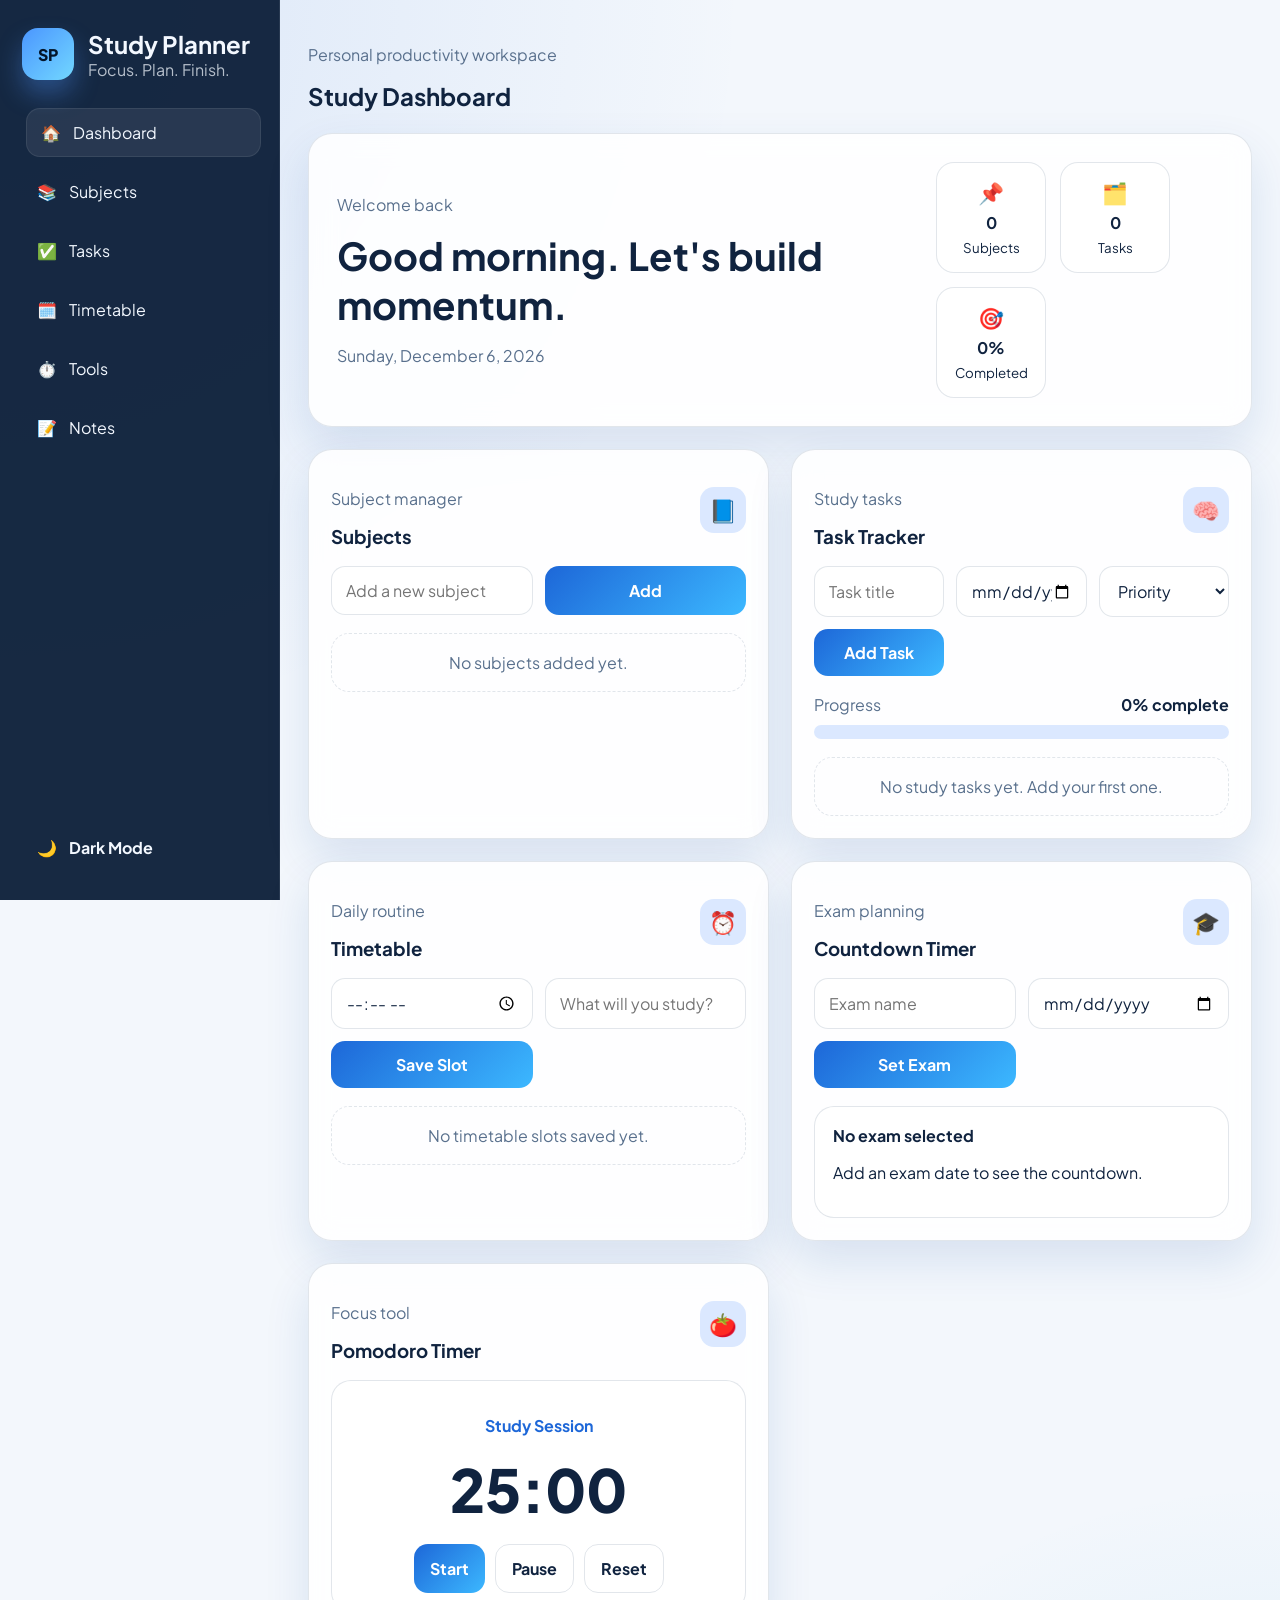
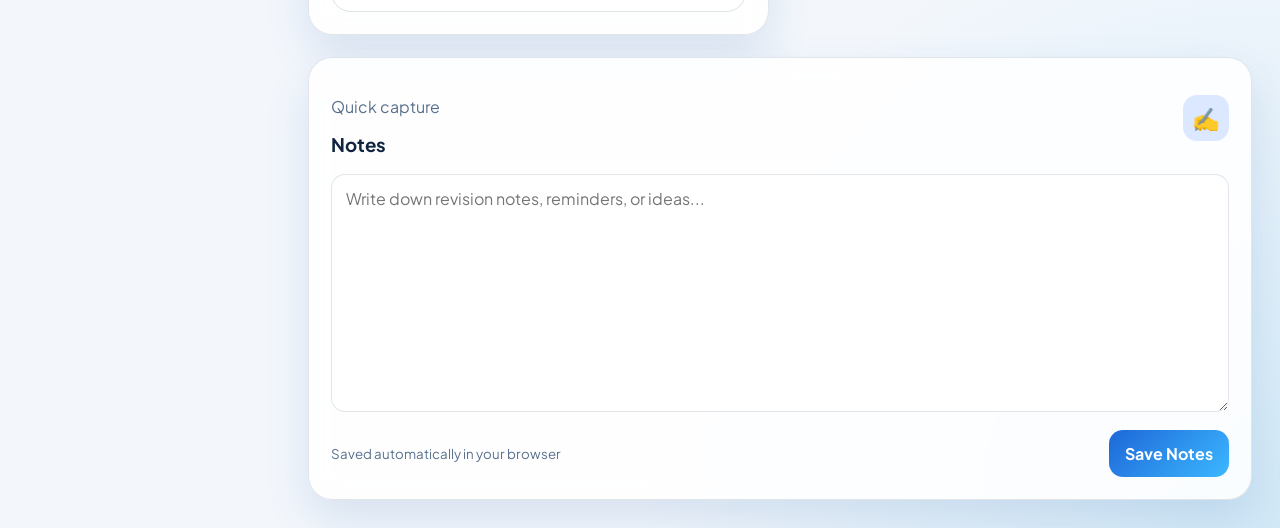
==== index.html @ 25af2453 "Add files via upload “Free online study planner for students to manage subjects, daily study tasks, " ====
<!DOCTYPE html>
<html lang="en">
<head>
  <meta charset="UTF-8">
  <meta name="viewport" content="width=device-width, initial-scale=1.0">
  <title>Study Planner</title>
  <link rel="preconnect" href="https://fonts.googleapis.com">
  <link rel="preconnect" href="https://fonts.gstatic.com" crossorigin>
  <link href="https://fonts.googleapis.com/css2?family=Plus+Jakarta+Sans:wght@400;500;600;700;800&display=swap" rel="stylesheet">
  <link rel="stylesheet" href="style.css">
</head>
<body>
  <div class="app-shell">
    <aside class="sidebar" id="sidebar">
      <div class="brand">
        <div class="brand-icon">SP</div>
        <div>
          <h1>Study Planner</h1>
          <p>Focus. Plan. Finish.</p>
        </div>
      </div>

      <nav class="nav-links">
        <a href="#dashboard" class="nav-link active">
          <span>🏠</span>
          <span>Dashboard</span>
        </a>
        <a href="#subjects" class="nav-link">
          <span>📚</span>
          <span>Subjects</span>
        </a>
        <a href="#tasks" class="nav-link">
          <span>✅</span>
          <span>Tasks</span>
        </a>
        <a href="#timetable" class="nav-link">
          <span>🗓️</span>
          <span>Timetable</span>
        </a>
        <a href="#tools" class="nav-link">
          <span>⏱️</span>
          <span>Tools</span>
        </a>
        <a href="#notes" class="nav-link">
          <span>📝</span>
          <span>Notes</span>
        </a>
      </nav>

      <div class="sidebar-footer">
        <button id="themeToggle" class="theme-toggle" type="button">
          <span id="themeIcon">🌙</span>
          <span id="themeLabel">Dark Mode</span>
        </button>
      </div>
    </aside>

    <main class="content">
      <header class="topbar">
        <button class="menu-toggle" id="menuToggle" type="button" aria-label="Toggle menu">☰</button>
        <div>
          <p class="eyebrow">Personal productivity workspace</p>
          <h2>Study Dashboard</h2>
        </div>
      </header>

      <section class="hero-card" id="dashboard">
        <div>
          <p class="eyebrow">Welcome back</p>
          <h3 id="welcomeMessage">Ready for a strong study session?</h3>
          <p id="todayDate" class="hero-date"></p>
        </div>
        <div class="hero-stats">
          <div class="mini-stat">
            <span>📌</span>
            <strong id="subjectCount">0</strong>
            <small>Subjects</small>
          </div>
          <div class="mini-stat">
            <span>🗂️</span>
            <strong id="taskCount">0</strong>
            <small>Tasks</small>
          </div>
          <div class="mini-stat">
            <span>🎯</span>
            <strong id="completionRate">0%</strong>
            <small>Completed</small>
          </div>
        </div>
      </section>

      <section class="grid-layout">
        <article class="card" id="subjects">
          <div class="card-header">
            <div>
              <p class="eyebrow">Subject manager</p>
              <h3>Subjects</h3>
            </div>
            <span class="card-icon">📘</span>
          </div>
          <form id="subjectForm" class="inline-form">
            <input id="subjectInput" type="text" placeholder="Add a new subject" required>
            <button type="submit">Add</button>
          </form>
          <ul id="subjectList" class="list"></ul>
        </article>

        <article class="card" id="tasks">
          <div class="card-header">
            <div>
              <p class="eyebrow">Study tasks</p>
              <h3>Task Tracker</h3>
            </div>
            <span class="card-icon">🧠</span>
          </div>
          <form id="taskForm" class="task-form">
            <input id="taskTitle" type="text" placeholder="Task title" required>
            <input id="taskDeadline" type="date" required>
            <select id="taskPriority" required>
              <option value="">Priority</option>
              <option value="High">High</option>
              <option value="Medium">Medium</option>
              <option value="Low">Low</option>
            </select>
            <button type="submit">Add Task</button>
          </form>
          <div class="progress-block">
            <div class="progress-label">
              <span>Progress</span>
              <strong id="progressText">0% complete</strong>
            </div>
            <div class="progress-track">
              <div id="progressBar" class="progress-bar"></div>
            </div>
          </div>
          <ul id="taskList" class="list task-list"></ul>
        </article>

        <article class="card" id="timetable">
          <div class="card-header">
            <div>
              <p class="eyebrow">Daily routine</p>
              <h3>Timetable</h3>
            </div>
            <span class="card-icon">⏰</span>
          </div>
          <form id="timetableForm" class="inline-form timetable-form">
            <input id="scheduleHour" type="time" required>
            <input id="scheduleTask" type="text" placeholder="What will you study?" required>
            <button type="submit">Save Slot</button>
          </form>
          <ul id="timetableList" class="list timetable-list"></ul>
        </article>

        <article class="card" id="tools">
          <div class="card-header">
            <div>
              <p class="eyebrow">Exam planning</p>
              <h3>Countdown Timer</h3>
            </div>
            <span class="card-icon">🎓</span>
          </div>
          <form id="examForm" class="inline-form">
            <input id="examName" type="text" placeholder="Exam name" required>
            <input id="examDate" type="date" required>
            <button type="submit">Set Exam</button>
          </form>
          <div class="countdown-panel">
            <h4 id="examDisplayName">No exam selected</h4>
            <p id="countdownText">Add an exam date to see the countdown.</p>
          </div>
        </article>

        <article class="card">
          <div class="card-header">
            <div>
              <p class="eyebrow">Focus tool</p>
              <h3>Pomodoro Timer</h3>
            </div>
            <span class="card-icon">🍅</span>
          </div>
          <div class="pomodoro-panel">
            <p class="pomodoro-mode" id="pomodoroMode">Study Session</p>
            <div class="pomodoro-time" id="pomodoroTime">25:00</div>
            <div class="pomodoro-actions">
              <button id="startPomodoro" type="button">Start</button>
              <button id="pausePomodoro" type="button" class="secondary-button">Pause</button>
              <button id="resetPomodoro" type="button" class="secondary-button">Reset</button>
            </div>
          </div>
        </article>

        <article class="card full-width" id="notes">
          <div class="card-header">
            <div>
              <p class="eyebrow">Quick capture</p>
              <h3>Notes</h3>
            </div>
            <span class="card-icon">✍️</span>
          </div>
          <textarea id="notesArea" rows="10" placeholder="Write down revision notes, reminders, or ideas..."></textarea>
          <div class="notes-footer">
            <small>Saved automatically in your browser</small>
            <button id="saveNotes" type="button">Save Notes</button>
          </div>
        </article>
      </section>
    </main>
  </div>

  <script src="script.js"></script>
</body>
</html>
---- style.css ----
:root {
  --bg: #f3f7fc;
  --surface: rgba(255, 255, 255, 0.88);
  --surface-strong: #ffffff;
  --text: #10233f;
  --muted: #59708d;
  --primary: #1d67d8;
  --primary-dark: #1248a0;
  --accent: #dbe8ff;
  --border: rgba(17, 48, 93, 0.12);
  --shadow: 0 20px 45px rgba(18, 72, 160, 0.12);
  --success: #109868;
  --danger: #d64545;
  --warning: #f5a524;
}

body.dark-theme {
  --bg: #0a1320;
  --surface: rgba(14, 26, 43, 0.9);
  --surface-strong: #12233a;
  --text: #eaf2ff;
  --muted: #9ab0cb;
  --primary: #4b96ff;
  --primary-dark: #7bb1ff;
  --accent: rgba(75, 150, 255, 0.14);
  --border: rgba(154, 176, 203, 0.15);
  --shadow: 0 20px 45px rgba(0, 0, 0, 0.28);
  --success: #39d39b;
  --danger: #ff7c7c;
  --warning: #ffc24b;
}

* {
  box-sizing: border-box;
}

html {
  scroll-behavior: smooth;
}

body {
  margin: 0;
  font-family: "Plus Jakarta Sans", sans-serif;
  background:
    radial-gradient(circle at top left, rgba(29, 103, 216, 0.12), transparent 30%),
    radial-gradient(circle at bottom right, rgba(17, 152, 218, 0.15), transparent 26%),
    var(--bg);
  color: var(--text);
  transition: background 0.3s ease, color 0.3s ease;
}

button,
input,
select,
textarea {
  font: inherit;
}

.app-shell {
  min-height: 100vh;
  display: grid;
  grid-template-columns: 280px 1fr;
}

.sidebar {
  position: sticky;
  top: 0;
  height: 100vh;
  padding: 28px 22px;
  background: rgba(9, 28, 55, 0.94);
  color: #f3f8ff;
  display: flex;
  flex-direction: column;
  gap: 28px;
  border-right: 1px solid rgba(255, 255, 255, 0.08);
}

.brand {
  display: flex;
  align-items: center;
  gap: 14px;
}

.brand-icon {
  width: 52px;
  height: 52px;
  border-radius: 16px;
  display: grid;
  place-items: center;
  font-weight: 800;
  background: linear-gradient(135deg, #4b96ff, #72d7ff);
  color: #03162b;
  box-shadow: 0 14px 24px rgba(75, 150, 255, 0.35);
}

.brand h1,
.brand p,
.topbar h2,
.hero-card h3,
.card h3,
.countdown-panel h4 {
  margin: 0;
}

.brand p,
.eyebrow,
.hero-date,
.progress-label span,
.notes-footer small {
  color: var(--muted);
}

.brand p {
  color: rgba(243, 248, 255, 0.72);
}

.nav-links {
  display: flex;
  flex-direction: column;
  gap: 10px;
}

.nav-link,
.theme-toggle {
  border: 1px solid transparent;
  border-radius: 14px;
  padding: 13px 14px;
  color: inherit;
  background: transparent;
  text-decoration: none;
  display: flex;
  align-items: center;
  gap: 12px;
  transition: transform 0.25s ease, background 0.25s ease, border-color 0.25s ease;
}

.nav-link:hover,
.nav-link.active,
.theme-toggle:hover {
  background: rgba(255, 255, 255, 0.08);
  border-color: rgba(255, 255, 255, 0.08);
  transform: translateX(4px);
}

.sidebar-footer {
  margin-top: auto;
}

.content {
  padding: 28px;
}

.topbar {
  display: flex;
  align-items: center;
  gap: 16px;
  margin-bottom: 22px;
}

.menu-toggle {
  display: none;
  width: 44px;
  height: 44px;
  border: 1px solid var(--border);
  border-radius: 12px;
  background: var(--surface);
  color: var(--text);
}

.hero-card,
.card {
  background: var(--surface);
  border: 1px solid var(--border);
  box-shadow: var(--shadow);
  backdrop-filter: blur(14px);
  border-radius: 24px;
}

.hero-card {
  padding: 28px;
  display: flex;
  justify-content: space-between;
  align-items: center;
  gap: 20px;
  margin-bottom: 22px;
  animation: fadeUp 0.6s ease;
}

.hero-card h3 {
  font-size: clamp(1.6rem, 3vw, 2.4rem);
  margin-top: 8px;
}

.hero-stats {
  display: flex;
  gap: 14px;
  flex-wrap: wrap;
}

.mini-stat {
  min-width: 110px;
  background: var(--surface-strong);
  border: 1px solid var(--border);
  padding: 16px;
  border-radius: 18px;
  display: grid;
  gap: 6px;
  text-align: center;
}

.mini-stat span {
  font-size: 1.3rem;
}

.grid-layout {
  display: grid;
  grid-template-columns: repeat(2, minmax(0, 1fr));
  gap: 22px;
}

.card {
  padding: 22px;
  animation: fadeUp 0.7s ease;
}

.full-width {
  grid-column: 1 / -1;
}

.card-header {
  display: flex;
  justify-content: space-between;
  align-items: center;
  margin-bottom: 18px;
}

.card-icon {
  font-size: 1.4rem;
  width: 46px;
  height: 46px;
  display: grid;
  place-items: center;
  border-radius: 14px;
  background: var(--accent);
}

.inline-form,
.task-form {
  display: grid;
  gap: 12px;
  margin-bottom: 18px;
}

.inline-form {
  grid-template-columns: repeat(auto-fit, minmax(140px, 1fr));
}

.task-form {
  grid-template-columns: repeat(auto-fit, minmax(120px, 1fr));
}

input,
select,
textarea {
  width: 100%;
  border: 1px solid var(--border);
  background: var(--surface-strong);
  color: var(--text);
  border-radius: 14px;
  padding: 13px 14px;
  outline: none;
  transition: border-color 0.25s ease, box-shadow 0.25s ease;
}

input:focus,
select:focus,
textarea:focus {
  border-color: var(--primary);
  box-shadow: 0 0 0 4px rgba(29, 103, 216, 0.12);
}

button {
  border: none;
  border-radius: 14px;
  padding: 13px 16px;
  background: linear-gradient(135deg, var(--primary), #3cb8ff);
  color: white;
  font-weight: 700;
  cursor: pointer;
  transition: transform 0.22s ease, box-shadow 0.22s ease, opacity 0.22s ease;
}

button:hover {
  transform: translateY(-2px);
  box-shadow: 0 14px 26px rgba(29, 103, 216, 0.22);
}

.secondary-button {
  background: transparent;
  color: var(--text);
  border: 1px solid var(--border);
  box-shadow: none;
}

.list {
  list-style: none;
  padding: 0;
  margin: 0;
  display: grid;
  gap: 12px;
}

.list-item {
  background: var(--surface-strong);
  border: 1px solid var(--border);
  border-radius: 18px;
  padding: 15px 16px;
  display: flex;
  justify-content: space-between;
  align-items: center;
  gap: 14px;
}

.item-main {
  display: grid;
  gap: 6px;
}

.item-meta {
  display: flex;
  gap: 10px;
  flex-wrap: wrap;
  color: var(--muted);
  font-size: 0.92rem;
}

.task-status {
  display: flex;
  align-items: center;
  gap: 10px;
}

.task-complete {
  text-decoration: line-through;
  opacity: 0.75;
}

.badge {
  padding: 5px 10px;
  border-radius: 999px;
  font-size: 0.8rem;
  font-weight: 700;
}

.badge.high {
  background: rgba(214, 69, 69, 0.14);
  color: var(--danger);
}

.badge.medium {
  background: rgba(245, 165, 36, 0.18);
  color: #b06f00;
}

.badge.low {
  background: rgba(16, 152, 104, 0.16);
  color: var(--success);
}

.icon-button {
  width: 38px;
  height: 38px;
  border-radius: 12px;
  background: transparent;
  border: 1px solid var(--border);
  color: var(--text);
  padding: 0;
}

.progress-block {
  margin-bottom: 18px;
}

.progress-label {
  display: flex;
  justify-content: space-between;
  margin-bottom: 10px;
}

.progress-track {
  width: 100%;
  height: 14px;
  background: var(--accent);
  border-radius: 999px;
  overflow: hidden;
}

.progress-bar {
  height: 100%;
  width: 0;
  border-radius: inherit;
  background: linear-gradient(90deg, var(--primary), #56ceff);
  transition: width 0.35s ease;
}

.countdown-panel,
.pomodoro-panel {
  background: var(--surface-strong);
  border: 1px solid var(--border);
  border-radius: 20px;
  padding: 18px;
}

.pomodoro-panel {
  text-align: center;
}

.pomodoro-mode {
  font-weight: 700;
  color: var(--primary);
}

.pomodoro-time {
  font-size: clamp(2.2rem, 6vw, 3.7rem);
  font-weight: 800;
  margin: 10px 0 18px;
}

.pomodoro-actions {
  display: flex;
  justify-content: center;
  gap: 10px;
  flex-wrap: wrap;
}

textarea {
  resize: vertical;
  min-height: 220px;
}

.notes-footer {
  margin-top: 14px;
  display: flex;
  justify-content: space-between;
  align-items: center;
  gap: 10px;
}

.empty-state {
  color: var(--muted);
  text-align: center;
  border: 1px dashed var(--border);
  border-radius: 18px;
  padding: 18px;
  background: rgba(255, 255, 255, 0.04);
}

@keyframes fadeUp {
  from {
    opacity: 0;
    transform: translateY(16px);
  }
  to {
    opacity: 1;
    transform: translateY(0);
  }
}

@media (max-width: 960px) {
  .app-shell {
    grid-template-columns: 1fr;
  }

  .sidebar {
    position: fixed;
    left: -100%;
    width: 280px;
    z-index: 20;
    transition: left 0.3s ease;
  }

  .sidebar.open {
    left: 0;
  }

  .menu-toggle {
    display: inline-grid;
    place-items: center;
  }

  .content {
    padding: 18px;
  }

  .grid-layout {
    grid-template-columns: 1fr;
  }

  .hero-card {
    flex-direction: column;
    align-items: flex-start;
  }

  .full-width {
    grid-column: auto;
  }
}

@media (max-width: 640px) {
  .hero-card,
  .card {
    border-radius: 20px;
    padding: 18px;
  }

  .notes-footer,
  .list-item {
    flex-direction: column;
    align-items: stretch;
  }

  .task-status {
    justify-content: space-between;
  }
}
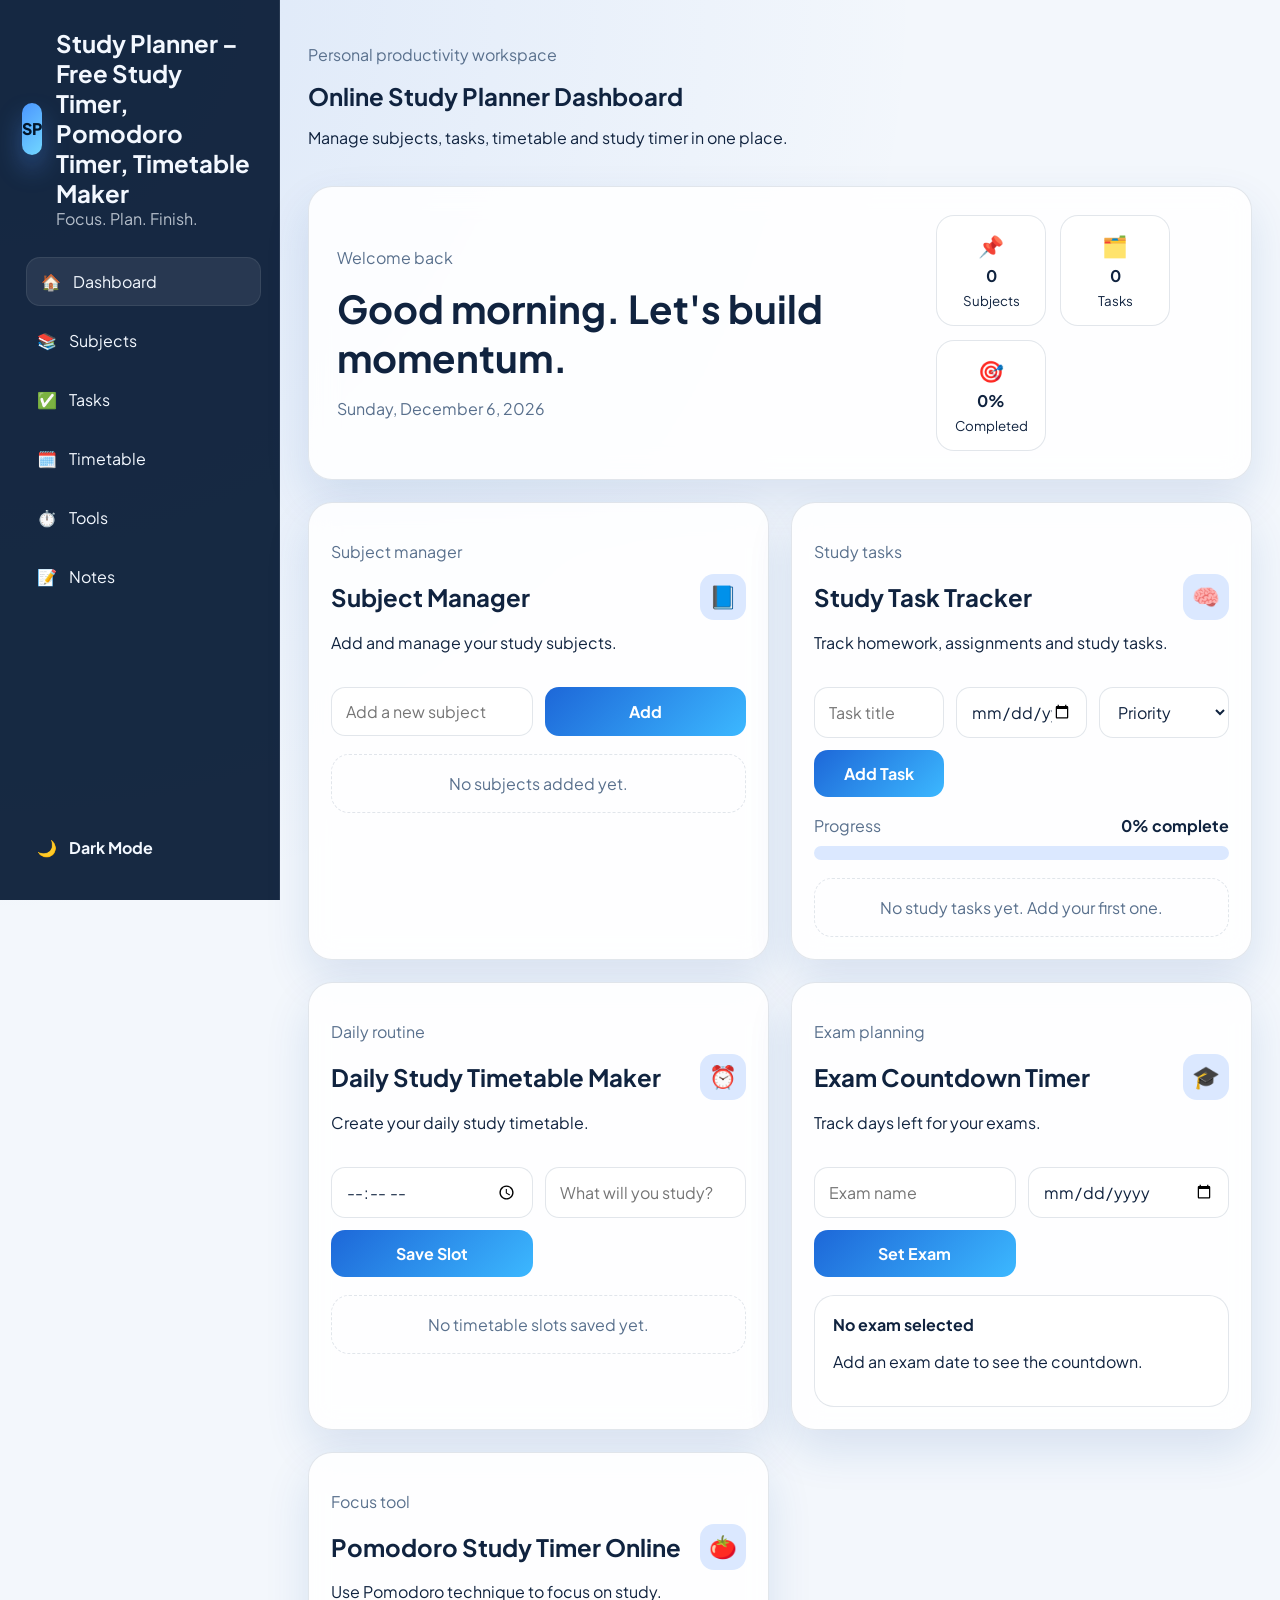
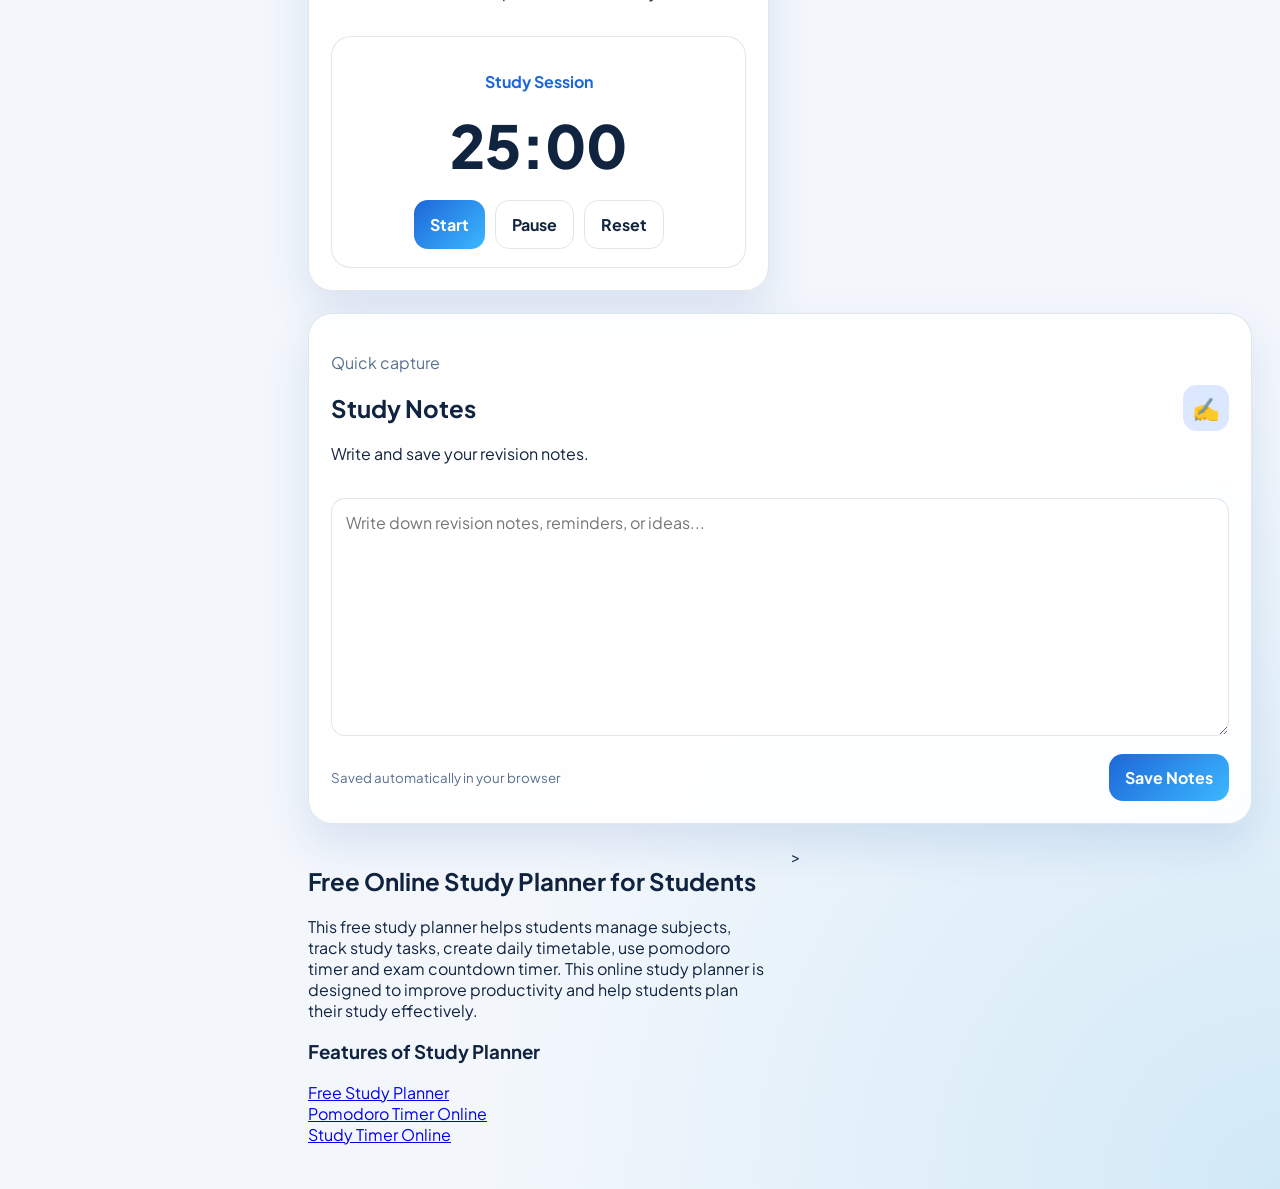
==== commit f1af690d: "Add files via upload" ====
--- a/index.html
+++ b/index.html
@@ -3,7 +3,18 @@
 <head>
   <meta charset="UTF-8">
   <meta name="viewport" content="width=device-width, initial-scale=1.0">
-  <title>Study Planner</title>
+  <meta name="google-site-verification" content="zmWX5NufYpglNkbJKlJRnGRphwTxDJMZn7EVDPB3mHg" />
+  <title>Study Planner - Free Study Timer, Pomodoro Timer, Timetable Maker</title>
+
+<meta name="description" content="Free Study Planner with Pomodoro Timer, Study Timer, Task Tracker, Timetable Maker and Exam Countdown. Best online study planner for students.">
+
+<meta name="keywords" content="study planner, study timer, pomodoro timer, timetable maker, exam countdown, task tracker for students, online study planner">
+
+<meta name="author" content="Study Planner">
+<meta property="og:title" content="Study Planner - Free Study Timer & Pomodoro Timer">
+<meta property="og:description" content="Plan your study, track tasks, use Pomodoro timer and timetable maker in one place.">
+<meta property="og:type" content="website">
+<meta property="og:url" content="https://vipviratprajapat1-source.github.io/Study-Planner/">
   <link rel="preconnect" href="https://fonts.googleapis.com">
   <link rel="preconnect" href="https://fonts.gstatic.com" crossorigin>
   <link href="https://fonts.googleapis.com/css2?family=Plus+Jakarta+Sans:wght@400;500;600;700;800&display=swap" rel="stylesheet">
@@ -15,7 +26,7 @@
       <div class="brand">
         <div class="brand-icon">SP</div>
         <div>
-          <h1>Study Planner</h1>
+          <h1>Study Planner – Free Study Timer, Pomodoro Timer, Timetable Maker</h1>
           <p>Focus. Plan. Finish.</p>
         </div>
       </div>
@@ -60,7 +71,8 @@
         <button class="menu-toggle" id="menuToggle" type="button" aria-label="Toggle menu">☰</button>
         <div>
           <p class="eyebrow">Personal productivity workspace</p>
-          <h2>Study Dashboard</h2>
+          <h2>Online Study Planner Dashboard</h2>
+          <p>Manage subjects, tasks, timetable and study timer in one place.</p>
         </div>
       </header>
 
@@ -94,7 +106,8 @@
           <div class="card-header">
             <div>
               <p class="eyebrow">Subject manager</p>
-              <h3>Subjects</h3>
+              <h2>Subject Manager</h2>
+              <p>Add and manage your study subjects.</p>
             </div>
             <span class="card-icon">📘</span>
           </div>
@@ -109,7 +122,8 @@
           <div class="card-header">
             <div>
               <p class="eyebrow">Study tasks</p>
-              <h3>Task Tracker</h3>
+              <h2>Study Task Tracker</h2>
+              <p>Track homework, assignments and study tasks.</p>
             </div>
             <span class="card-icon">🧠</span>
           </div>
@@ -140,7 +154,8 @@
           <div class="card-header">
             <div>
               <p class="eyebrow">Daily routine</p>
-              <h3>Timetable</h3>
+              <h2>Daily Study Timetable Maker</h2>
+              <p>Create your daily study timetable.</p>
             </div>
             <span class="card-icon">⏰</span>
           </div>
@@ -156,7 +171,8 @@
           <div class="card-header">
             <div>
               <p class="eyebrow">Exam planning</p>
-              <h3>Countdown Timer</h3>
+              <h2>Exam Countdown Timer</h2>
+              <p>Track days left for your exams.</p>
             </div>
             <span class="card-icon">🎓</span>
           </div>
@@ -175,7 +191,8 @@
           <div class="card-header">
             <div>
               <p class="eyebrow">Focus tool</p>
-              <h3>Pomodoro Timer</h3>
+              <h2>Pomodoro Study Timer Online</h2>
+              <p>Use Pomodoro technique to focus on study.</p>
             </div>
             <span class="card-icon">🍅</span>
           </div>
@@ -194,7 +211,8 @@
           <div class="card-header">
             <div>
               <p class="eyebrow">Quick capture</p>
-              <h3>Notes</h3>
+              <h2>Study Notes</h2>
+              <p>Write and save your revision notes.</p>
             </div>
             <span class="card-icon">✍️</span>
           </div>
@@ -204,7 +222,22 @@
             <button id="saveNotes" type="button">Save Notes</button>
           </div>
         </article>
-      </section>
+      <section>
+  <h2>Free Online Study Planner for Students</h2>
+  <p>
+    This free study planner helps students manage subjects, track study tasks,
+    create daily timetable, use pomodoro timer and exam countdown timer.
+    This online study planner is designed to improve productivity and help
+    students plan their study effectively.
+  </p>
+
+  <h3>Features of Study Planner</h3>
+  <p>
+     <a href="https://vipviratprajapat1-source.github.io/Study-Planner/">Free Study Planner</a><br>
+     <a href="https://vipviratprajapat1-source.github.io/Study-Planner/">Pomodoro Timer Online</a><br>
+     <a href="https://vipviratprajapat1-source.github.io/Study-Planner/">Study Timer Online</a>
+  </p>
+  </section>>
     </main>
   </div>
 
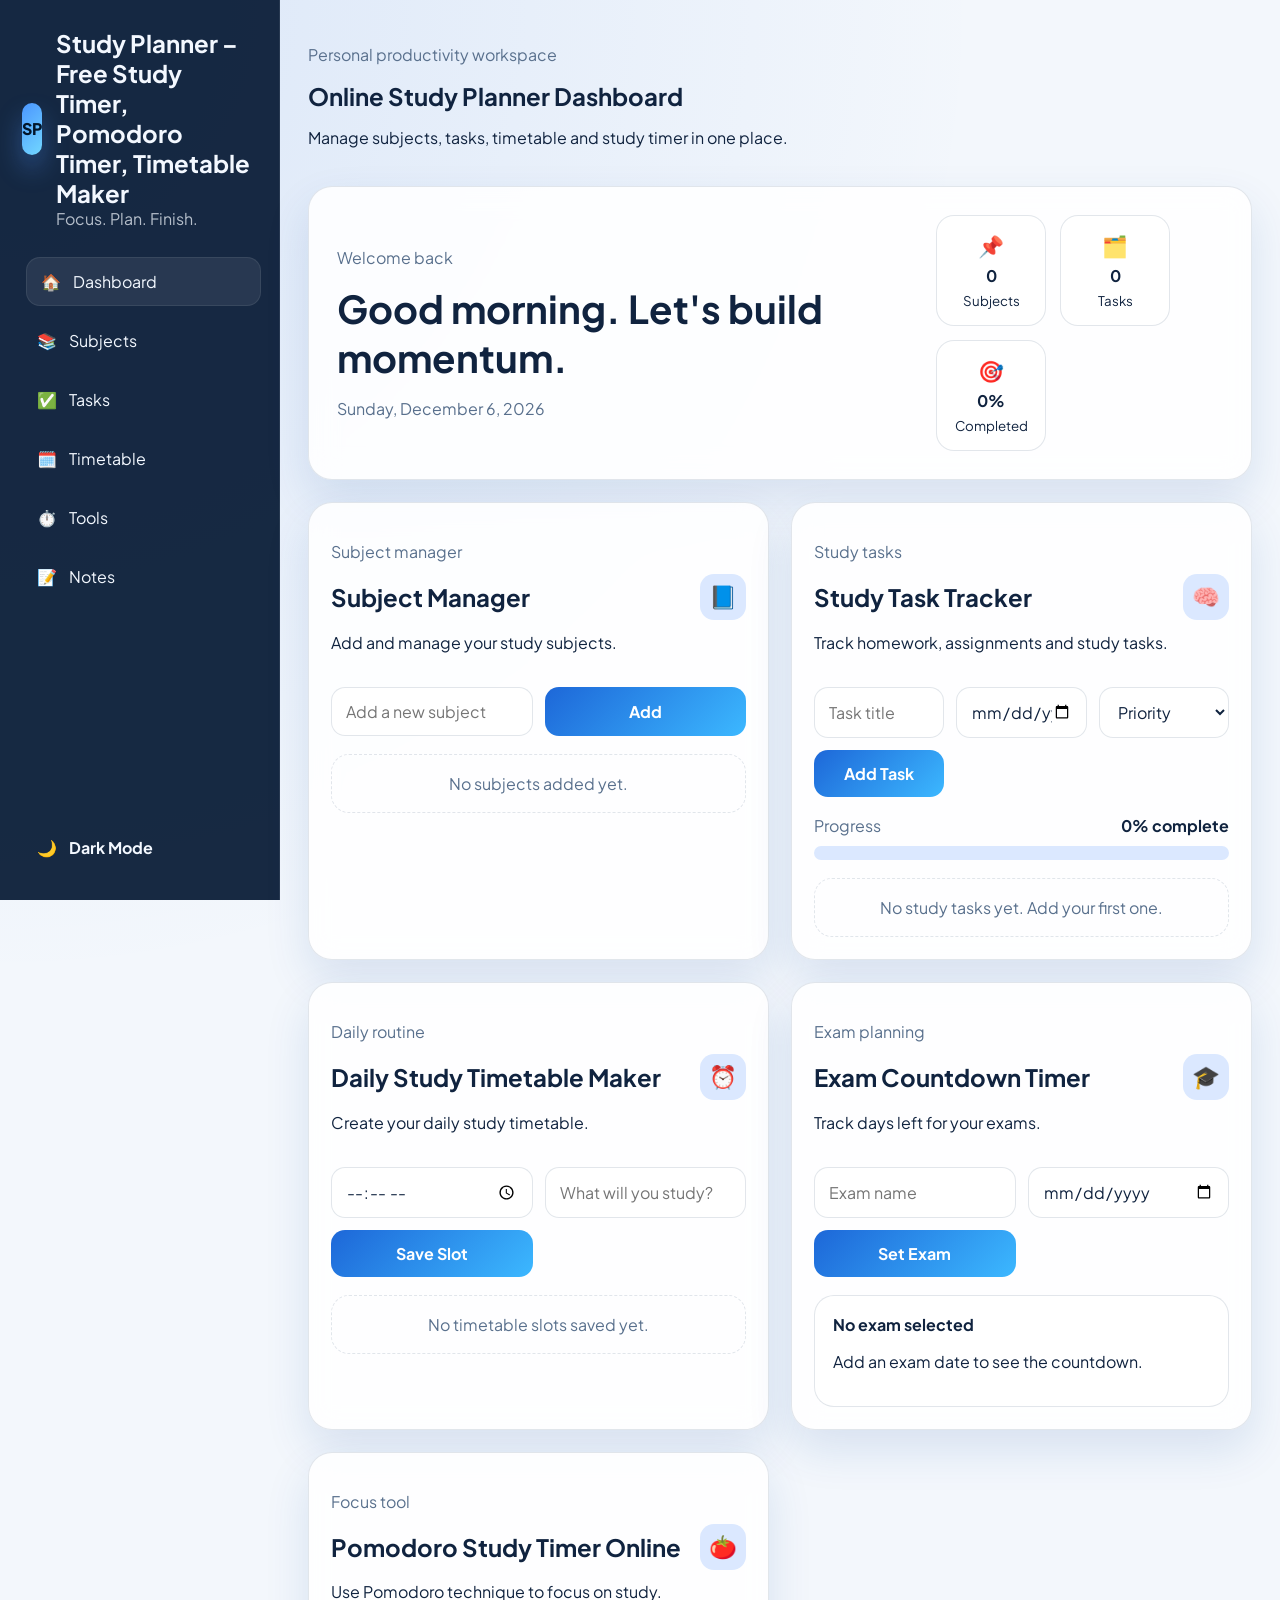
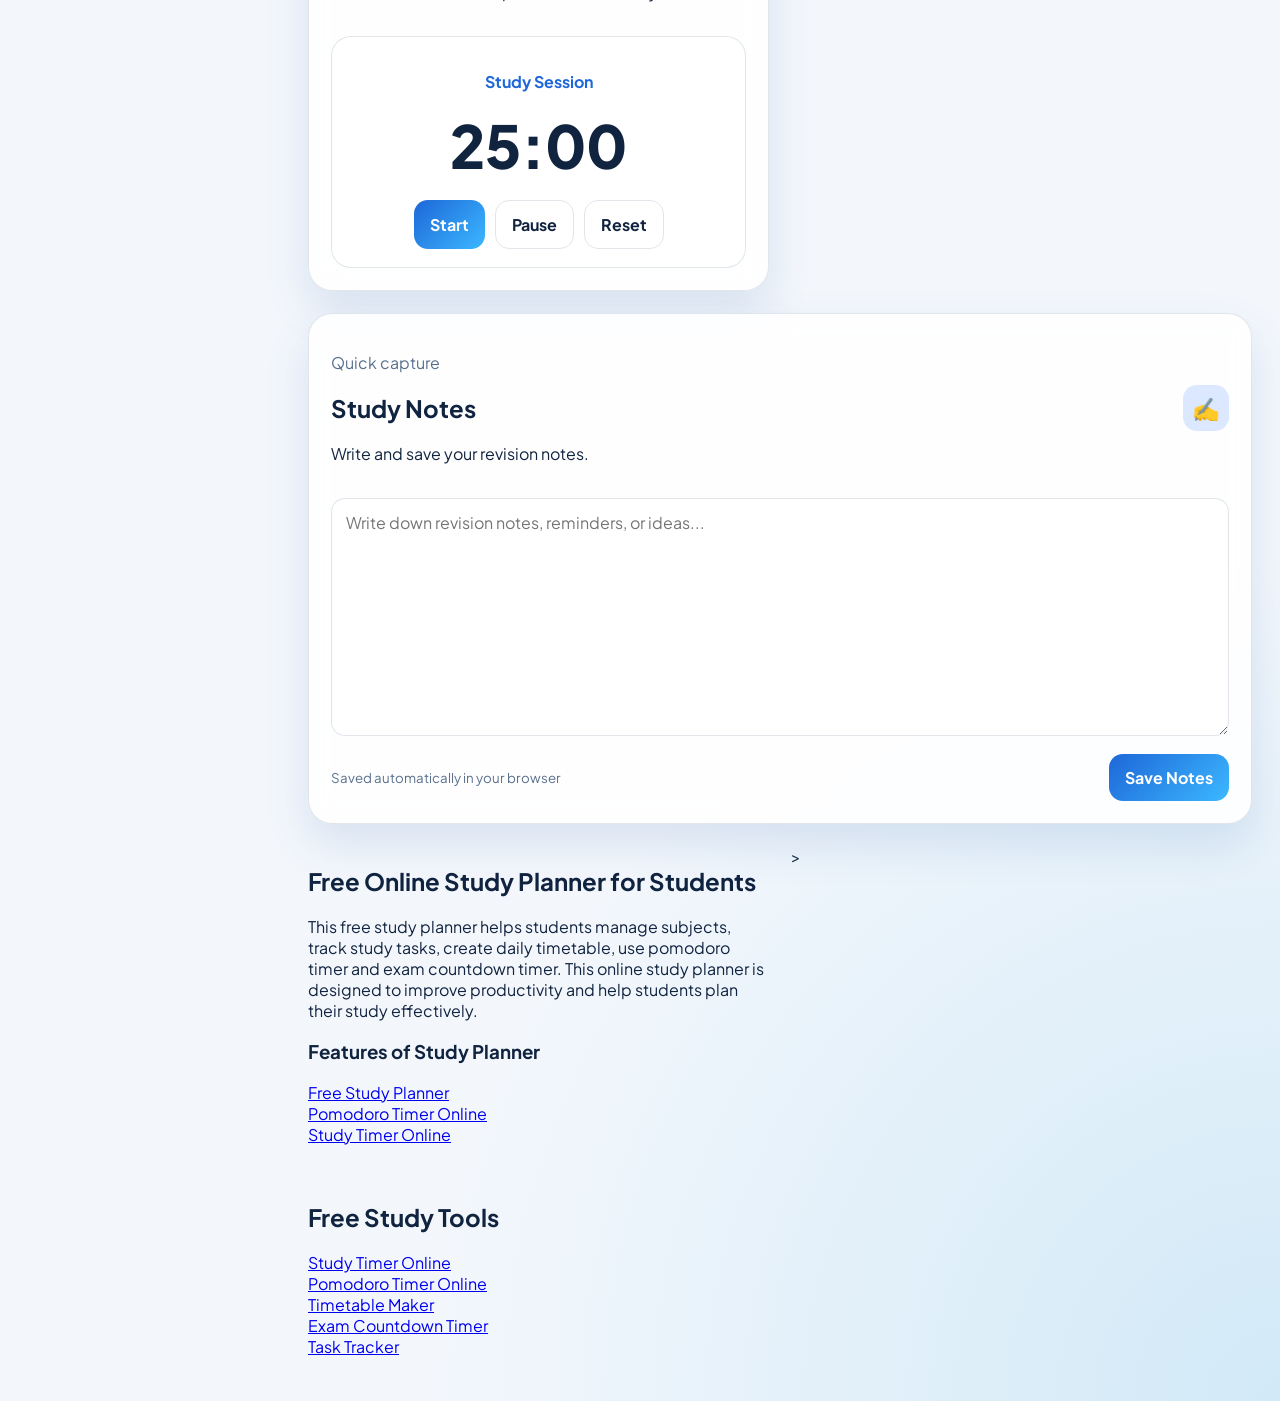
==== commit 24d33daa: "Add section for Free Study Tools with links" ====
--- a/index.html
+++ b/index.html
@@ -238,6 +238,16 @@
      <a href="https://vipviratprajapat1-source.github.io/Study-Planner/">Study Timer Online</a>
   </p>
   </section>>
+        <section>
+  <h2>Free Study Tools</h2>
+  <p>
+    <a href="study-timer.html">Study Timer Online</a><br>
+    <a href="pomodoro-timer.html">Pomodoro Timer Online</a><br>
+    <a href="timetable-maker.html">Timetable Maker</a><br>
+    <a href="exam-countdown.html">Exam Countdown Timer</a><br>
+    <a href="task-tracker.html">Task Tracker</a>
+  </p>
+</section>
     </main>
   </div>
 
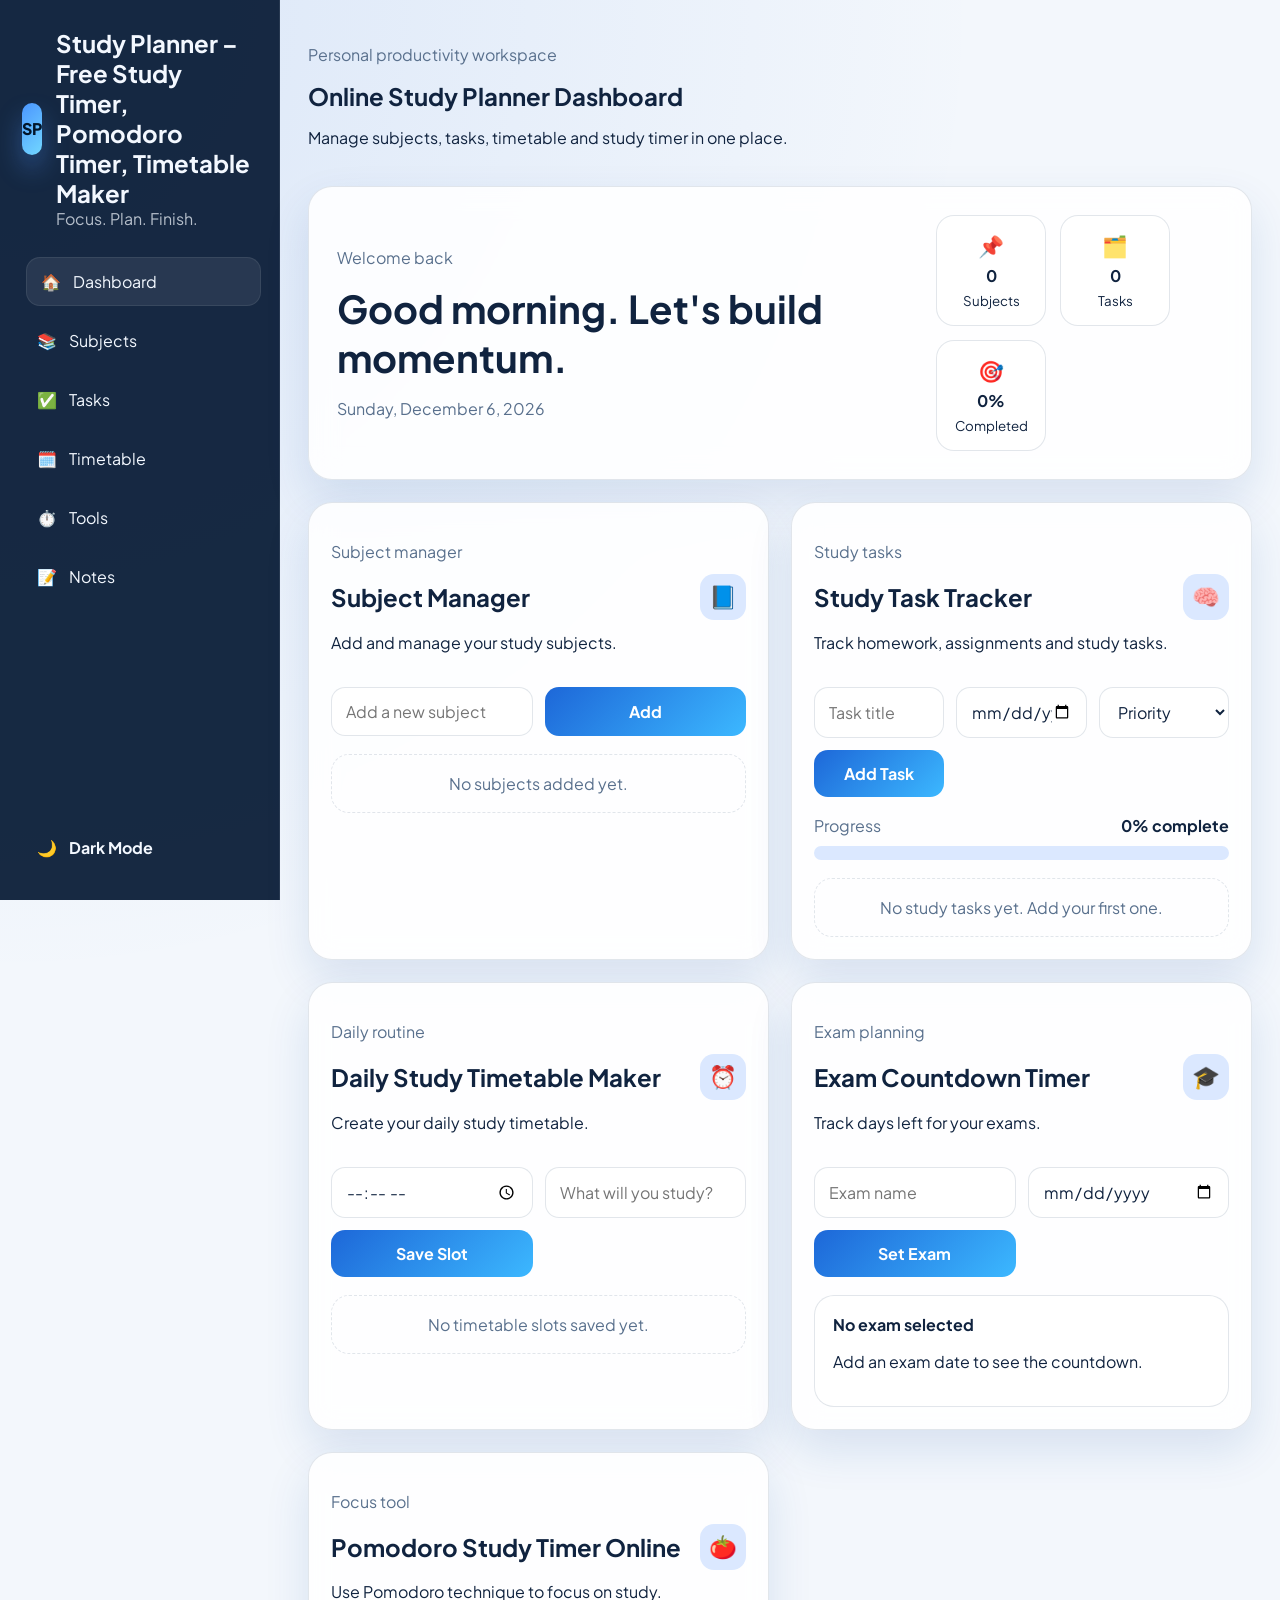
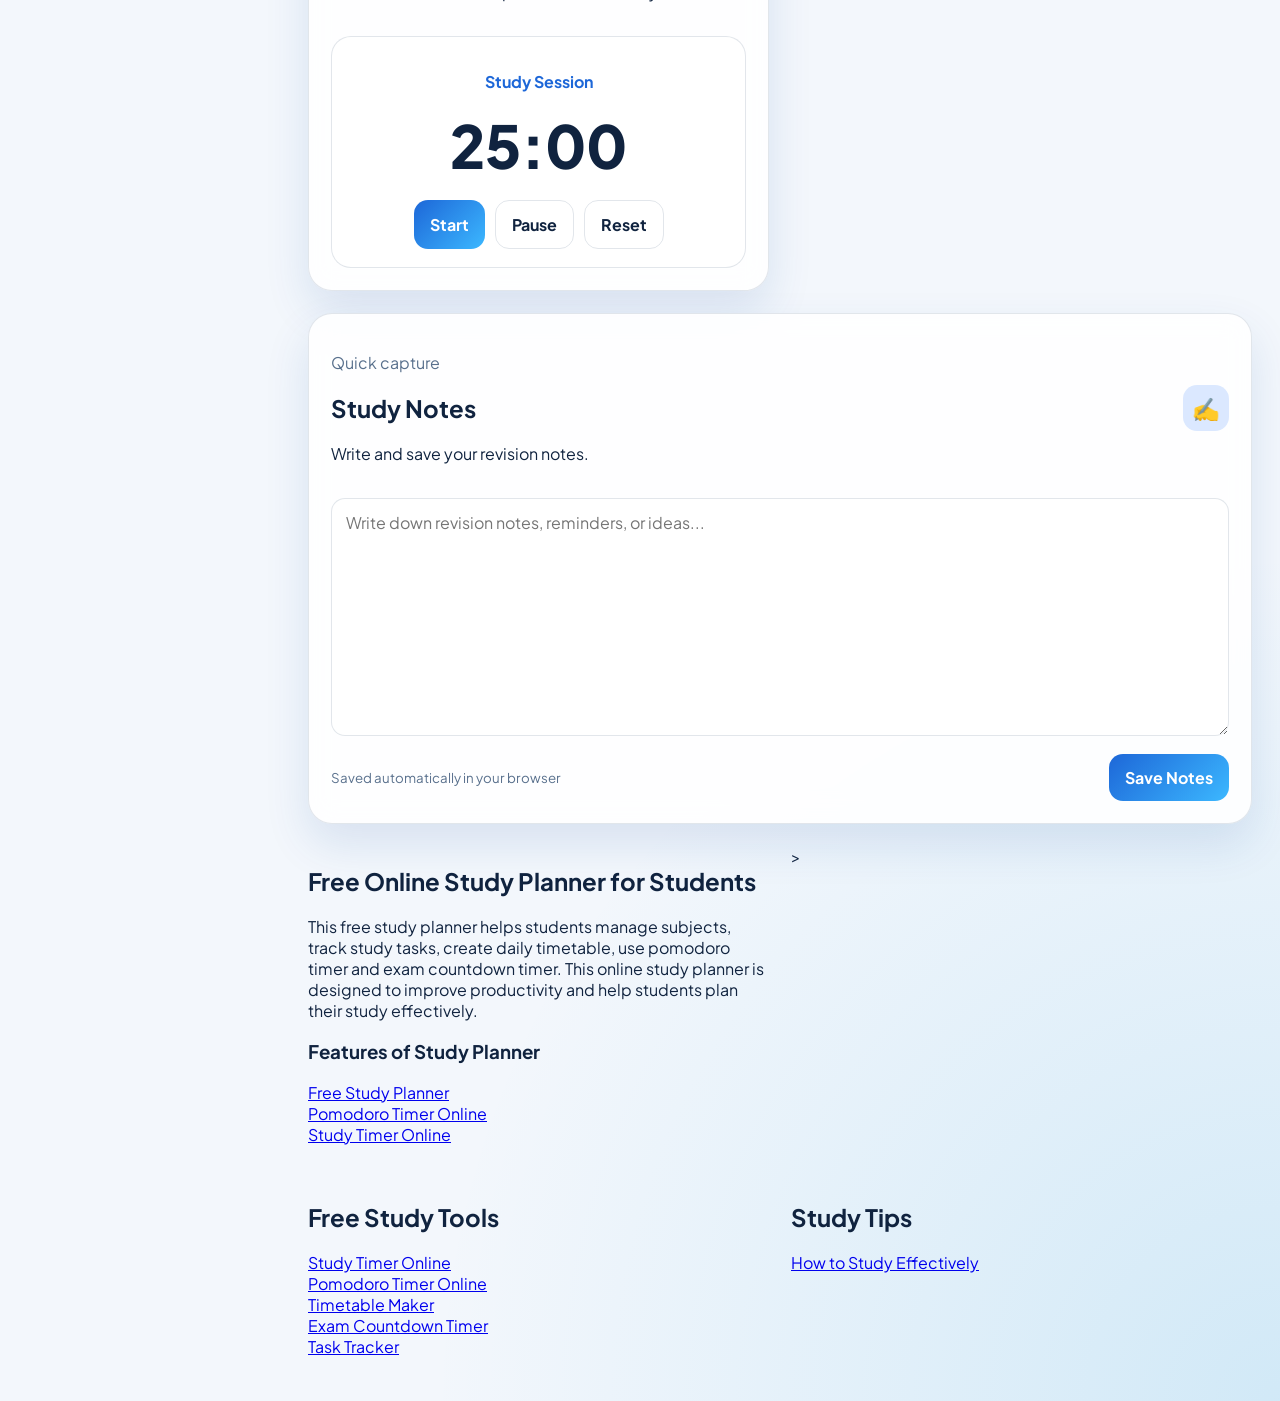
==== commit 1a213fb8: "Add Study Tips section to index.html" ====
--- a/index.html
+++ b/index.html
@@ -248,6 +248,13 @@
     <a href="task-tracker.html">Task Tracker</a>
   </p>
 </section>
+<section>
+  <h2>Study Tips</h2>
+  <p>
+    <a href="how-to-study.html">How to Study Effectively</a>
+  </p>
+</section>
+
     </main>
   </div>
 
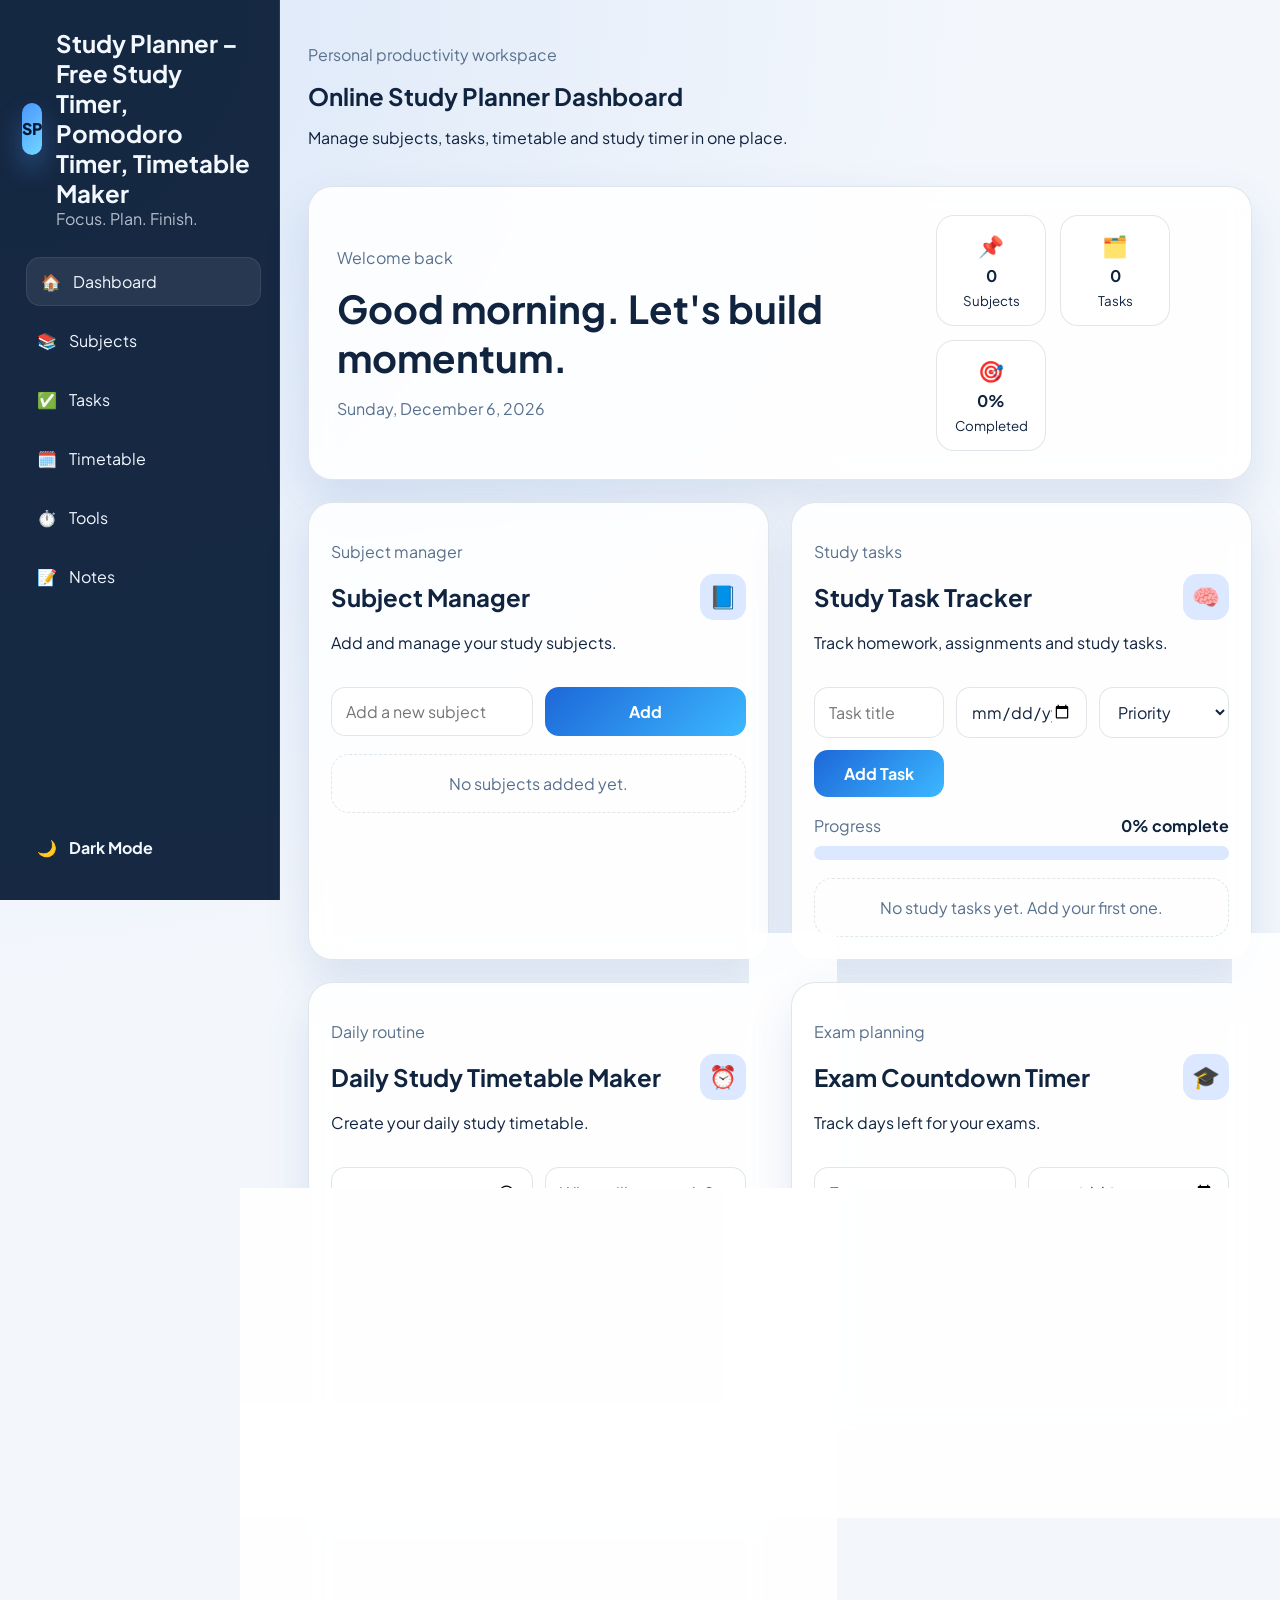
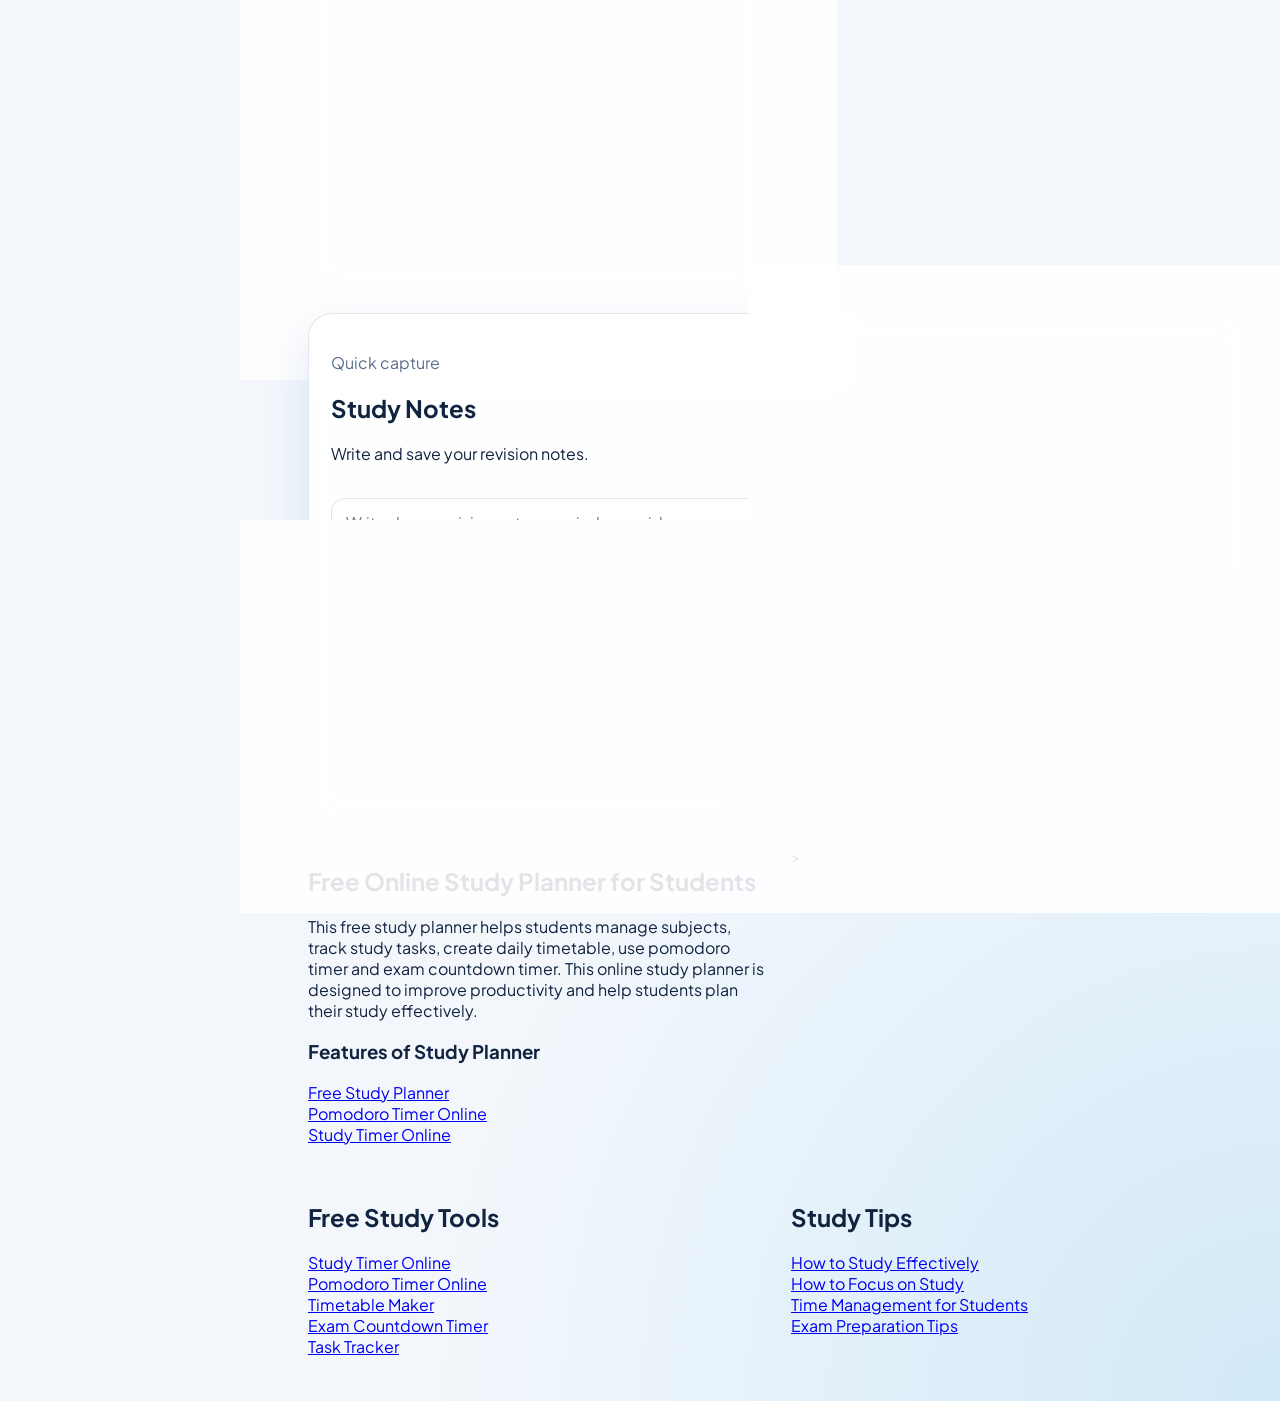
==== commit 474c12a8: "Add study tips links to index.html" ====
--- a/index.html
+++ b/index.html
@@ -251,7 +251,10 @@
 <section>
   <h2>Study Tips</h2>
   <p>
-    <a href="how-to-study.html">How to Study Effectively</a>
+    <a href="how-to-study.html">How to Study Effectively</a><br>
+    <a href="how-to-focus-on-study.html">How to Focus on Study</a><br>
+    <a href="time-management-for-students.html">Time Management for Students</a><br>
+    <a href="exam-preparation-tips.html">Exam Preparation Tips</a>
   </p>
 </section>
 
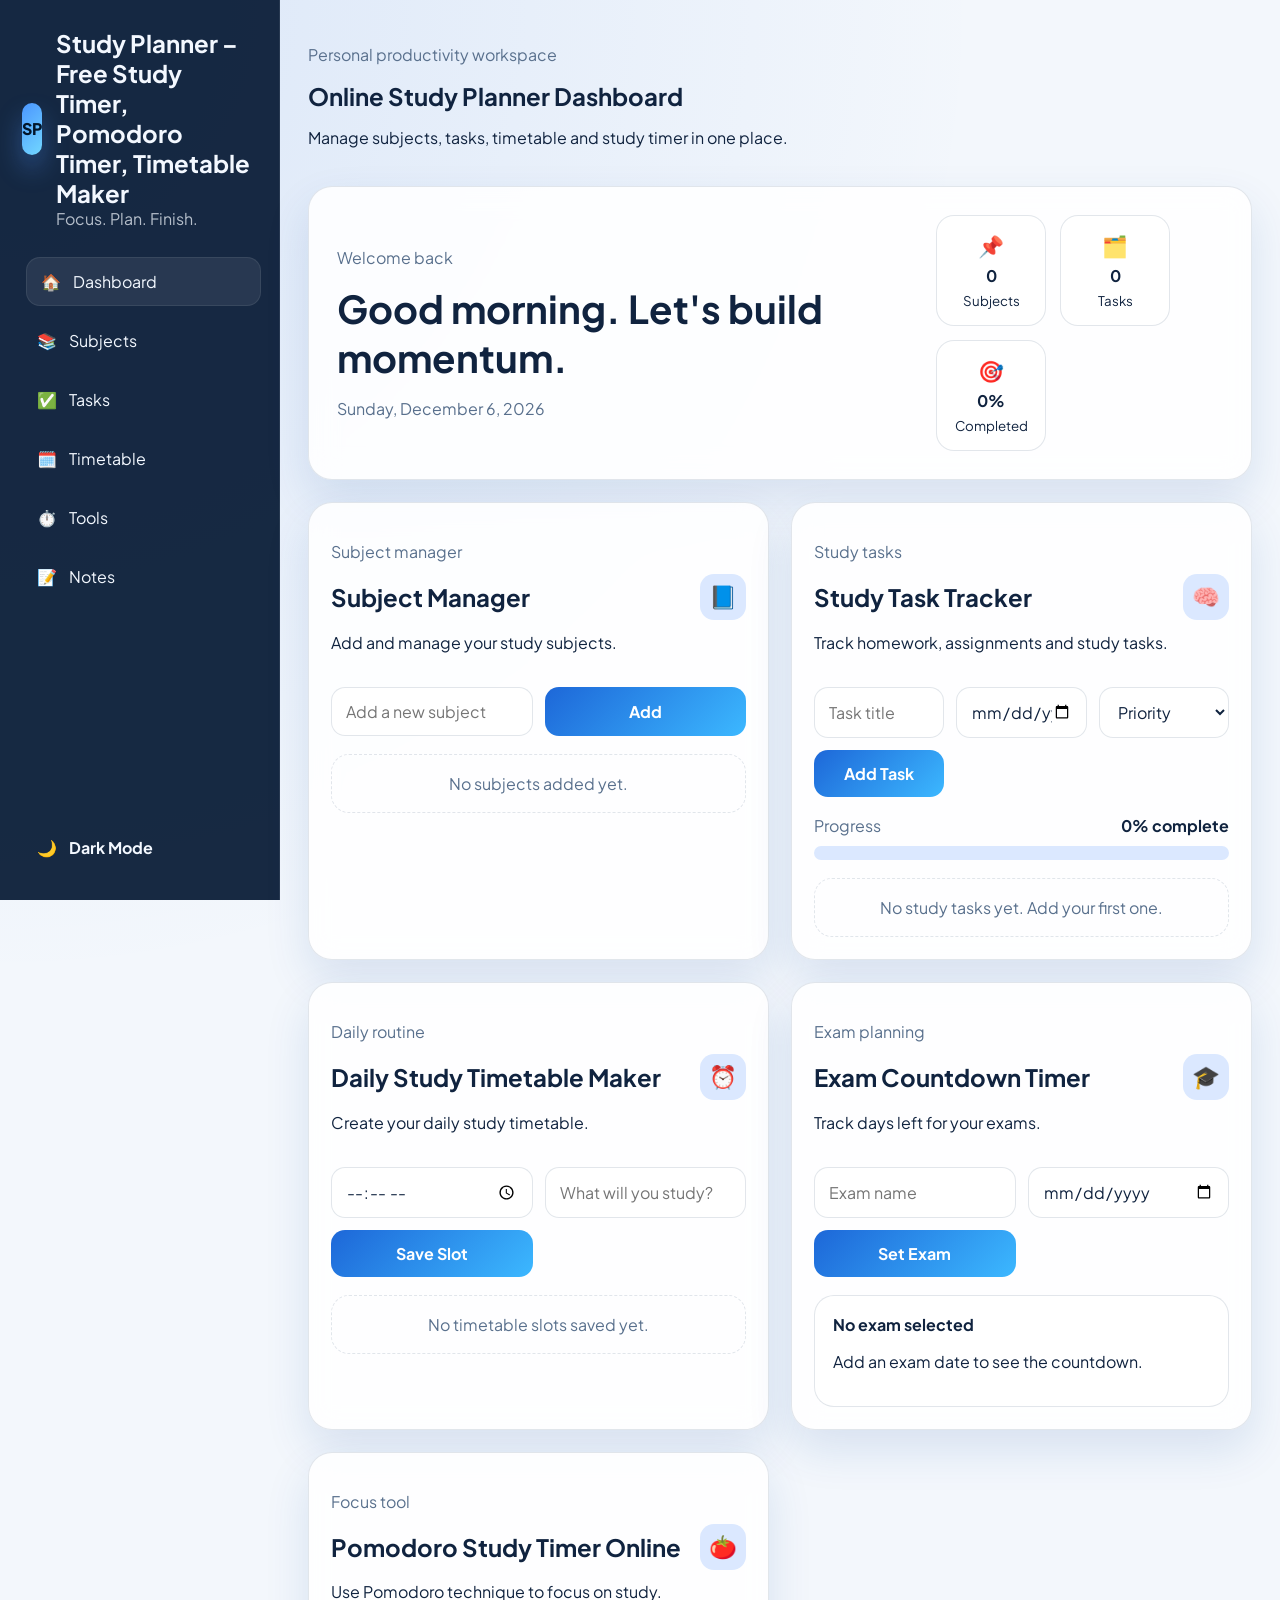
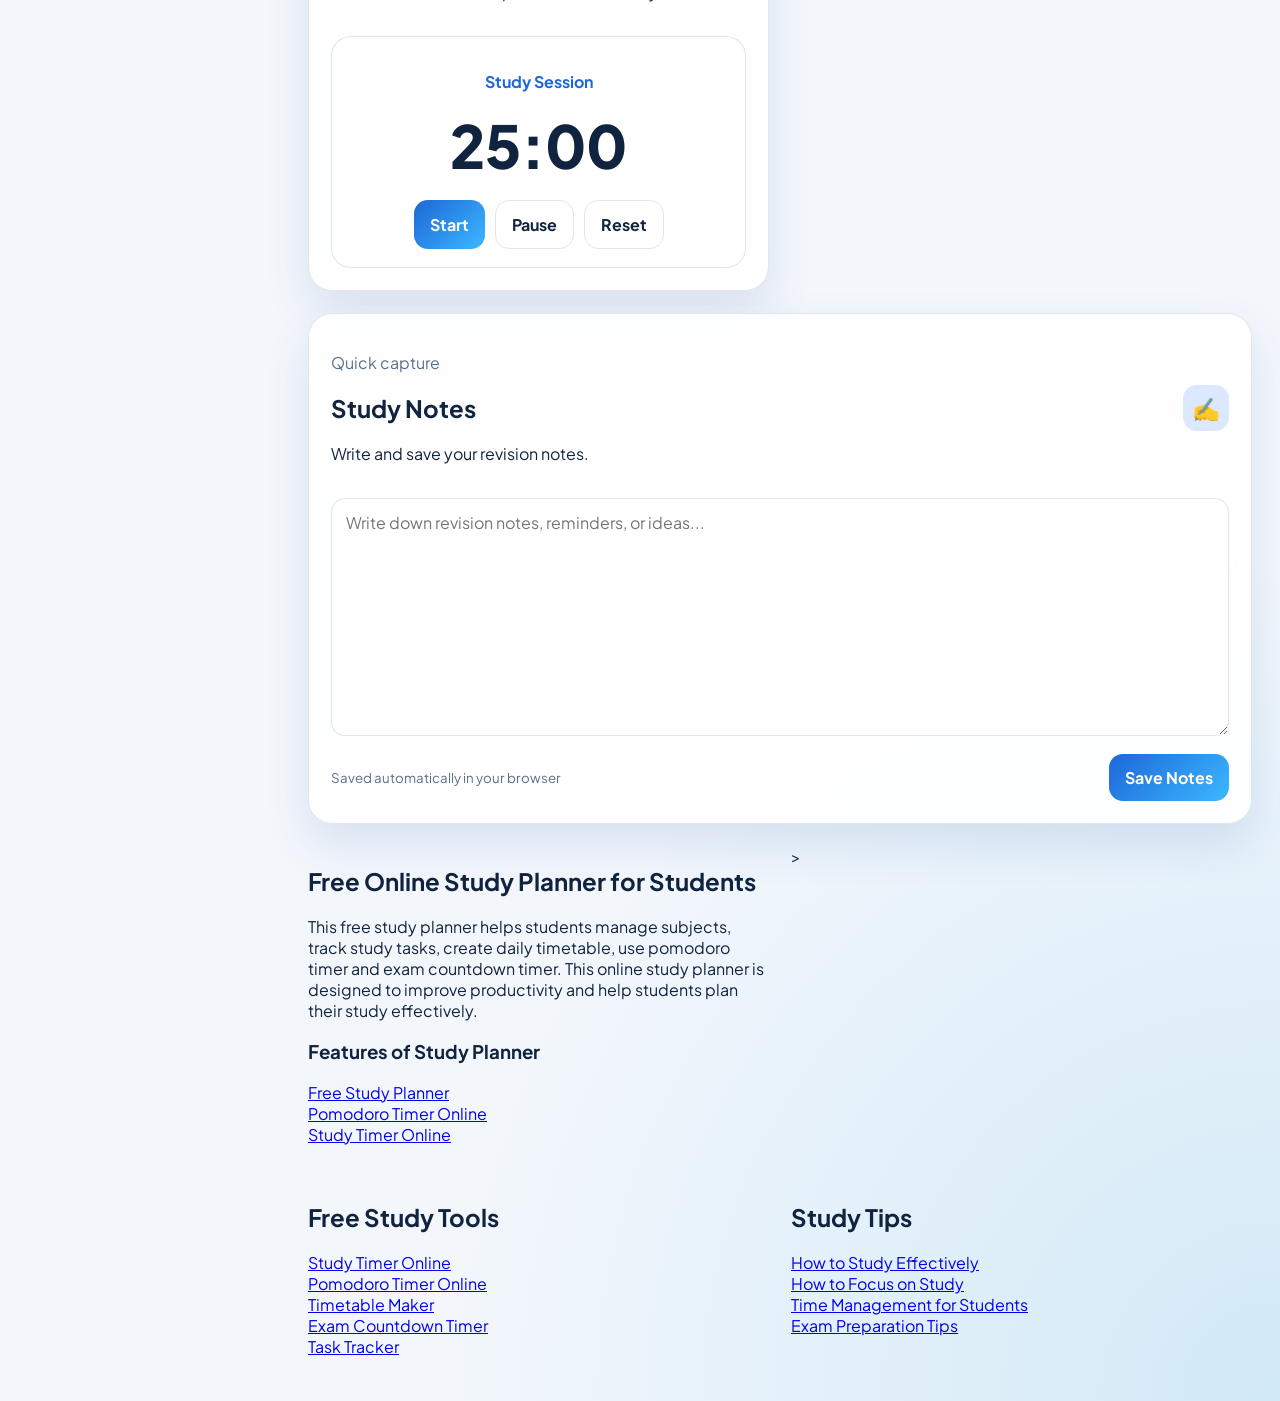
==== commit b4994a01: "Integrate Chatbase script into index.html Added Chatbase script for chat functionality." ====
--- a/index.html
+++ b/index.html
@@ -260,7 +260,9 @@
 
     </main>
   </div>
-
+<script>
+(function(){if(!window.chatbase||window.chatbase("getState")!=="initialized"){window.chatbase=(...arguments)=>{if(!window.chatbase.q){window.chatbase.q=[]}window.chatbase.q.push(arguments)};window.chatbase=new Proxy(window.chatbase,{get(target,prop){if(prop==="q"){return target.q}return(...args)=>target(prop,...args)}})}const onLoad=function(){const script=document.createElement("script");script.src="https://www.chatbase.co/embed.min.js";script.id="tc7i2lwa6ctZbkM8HM2JC";script.domain="www.chatbase.co";document.body.appendChild(script)};if(document.readyState==="complete"){onLoad()}else{window.addEventListener("load",onLoad)}})();
+</script>
   <script src="script.js"></script>
 </body>
 </html>
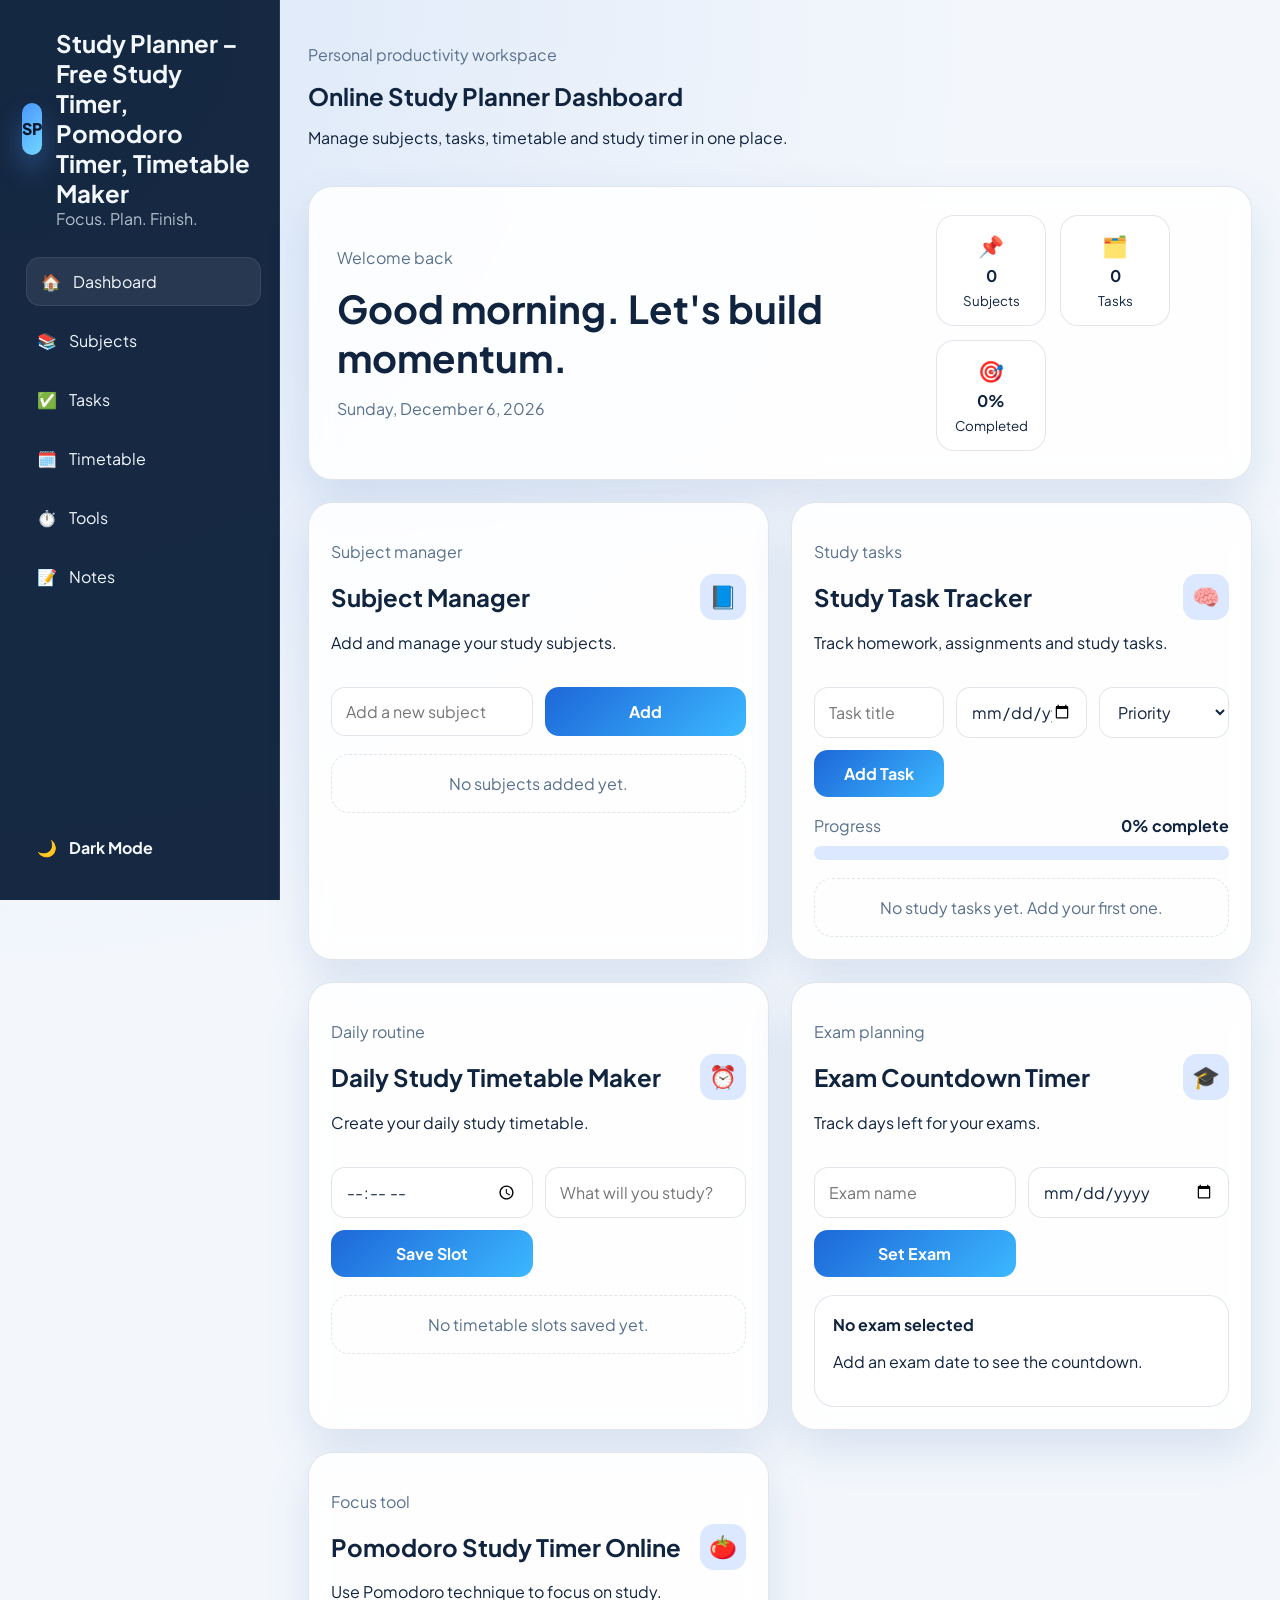
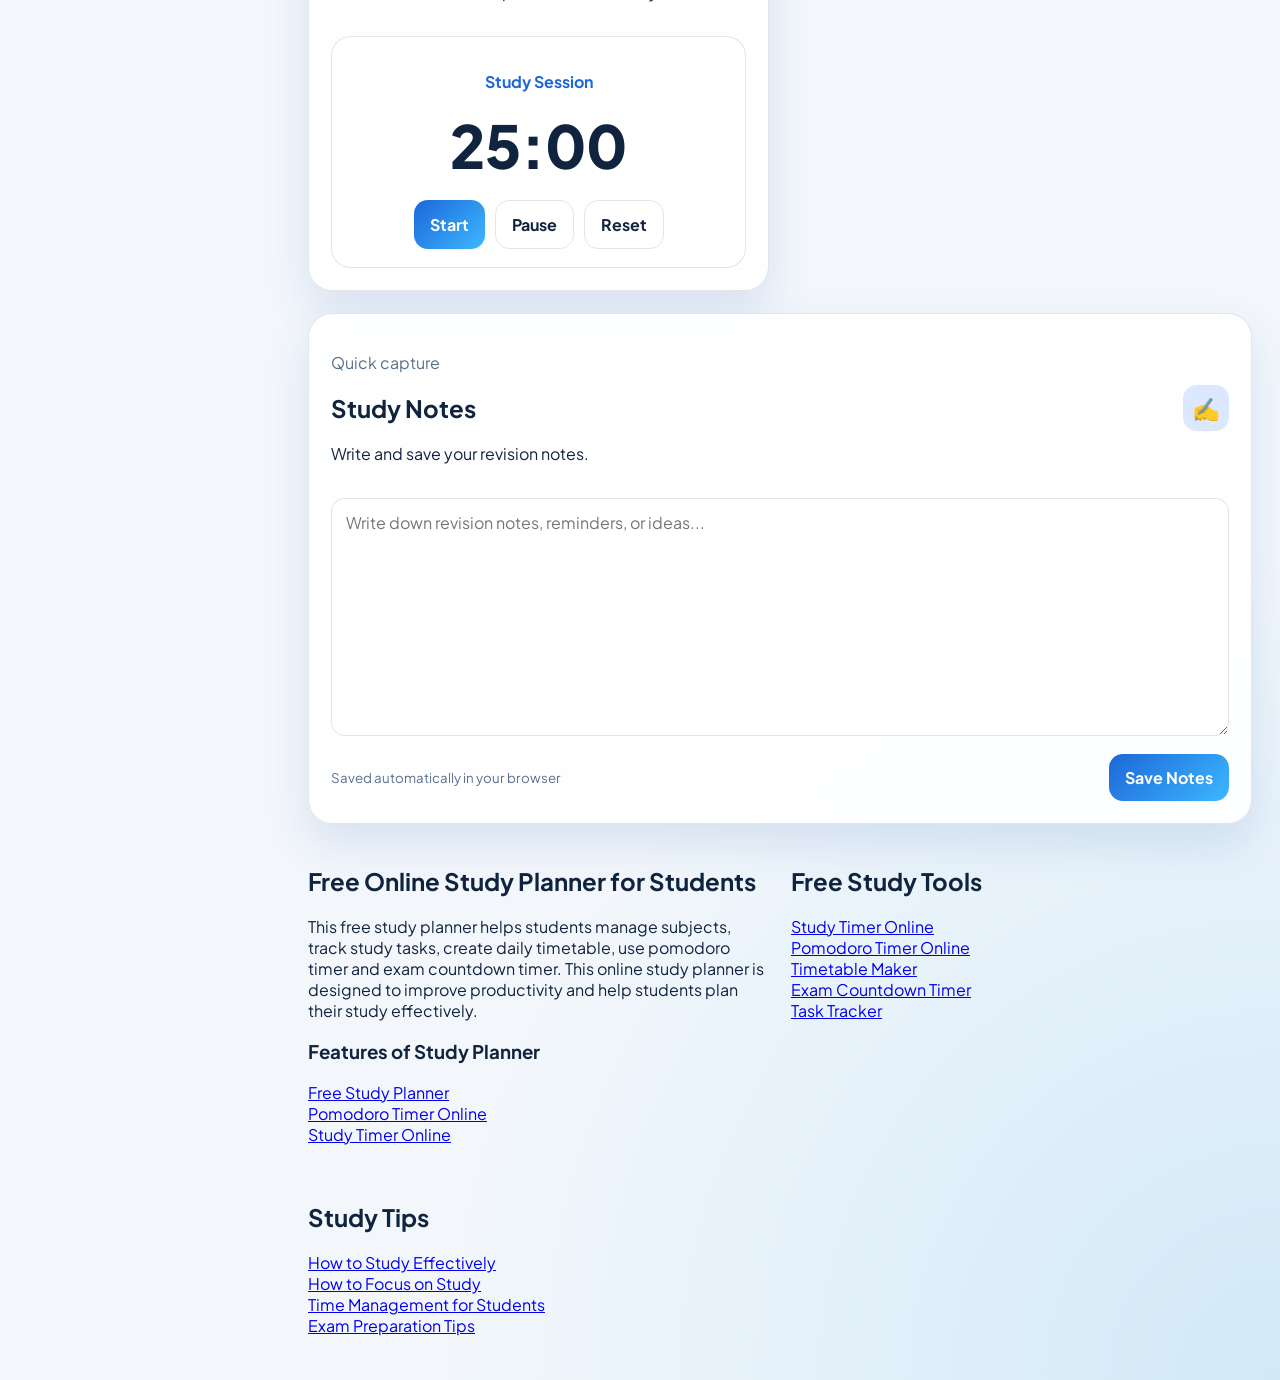
==== commit 64116ce8: "Fix HTML section closing tag" ====
--- a/index.html
+++ b/index.html
@@ -237,7 +237,7 @@
      <a href="https://vipviratprajapat1-source.github.io/Study-Planner/">Pomodoro Timer Online</a><br>
      <a href="https://vipviratprajapat1-source.github.io/Study-Planner/">Study Timer Online</a>
   </p>
-  </section>>
+  </section>
         <section>
   <h2>Free Study Tools</h2>
   <p>
